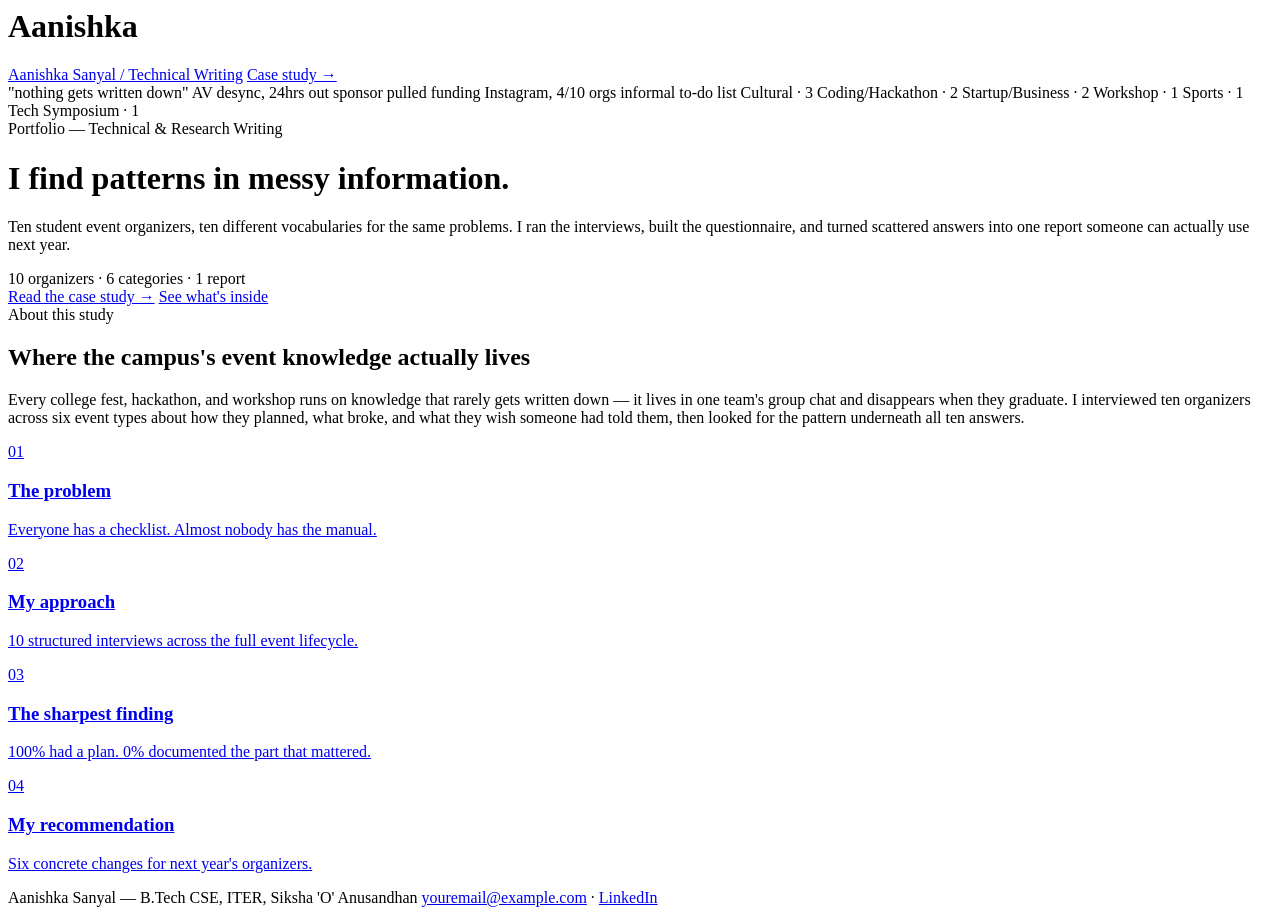
==== index.html @ 16bdf35e "index.html" ====
<h1>Aanishka</h1>
<!DOCTYPE html>
<html lang="en">
<head>
  <meta charset="UTF-8" />
  <meta name="viewport" content="width=device-width, initial-scale=1.0" />
  <title>Aanishka Sanyal — I find patterns in messy information</title>
  <meta name="description" content="Research documentation on how ten student event organizers plan, run, and lose institutional knowledge — and what a technical writer found underneath it." />
  <link rel="preconnect" href="https://fonts.googleapis.com" />
  <link rel="preconnect" href="https://fonts.gstatic.com" crossorigin />
  <link href="https://fonts.googleapis.com/css2?family=Spectral:wght@500;600;700&family=IBM+Plex+Sans:wght@400;500;600&family=IBM+Plex+Mono:wght@400;500&display=swap" rel="stylesheet" />
  <link rel="stylesheet" href="styles.css" />
</head>
<body>

  <nav class="site-nav">
    <div class="wrap">
      <a class="brand" href="index.html">Aanishka Sanyal <span>/ Technical Writing</span></a>
      <a class="nav-link" href="case-study.html">Case study →</a>
    </div>
  </nav>

  <header class="hero">
    <div class="wrap">
      <!-- Chaos-to-order: scattered fragments from the ten interviews
           settle into place, then the six real event categories arrive
           already organized. This is the claim, staged as motion. -->
      <div class="chip-field" aria-hidden="true">
        <span class="chip" style="--d:0.02s; --r:-4deg;">"nothing gets written down"</span>
        <span class="chip" style="--d:0.08s; --r:3deg;">AV desync, 24hrs out</span>
        <span class="chip" style="--d:0.14s; --r:-2deg;">sponsor pulled funding</span>
        <span class="chip" style="--d:0.20s; --r:2deg;">Instagram, 4/10 orgs</span>
        <span class="chip" style="--d:0.26s; --r:-3deg;">informal to-do list</span>
        <span class="chip" style="--d:0.34s;" data-cat>Cultural · 3</span>
        <span class="chip" style="--d:0.40s;" data-cat>Coding/Hackathon · 2</span>
        <span class="chip" style="--d:0.46s;" data-cat>Startup/Business · 2</span>
        <span class="chip" style="--d:0.52s;" data-cat>Workshop · 1</span>
        <span class="chip" style="--d:0.58s;" data-cat>Sports · 1</span>
        <span class="chip" style="--d:0.64s;" data-cat>Tech Symposium · 1</span>
      </div>

      <span class="eyebrow on-ink reveal">Portfolio — Technical &amp; Research Writing</span>
      <h1 class="reveal">I find patterns in messy information.</h1>
      <p class="lede reveal">
        Ten student event organizers, ten different vocabularies for the
        same problems. I ran the interviews, built the questionnaire, and
        turned scattered answers into one report someone can actually use
        next year.
      </p>
      <span class="proof-line reveal">10 organizers · 6 categories · 1 report</span>
      <div class="cta-row reveal">
        <a class="btn-stamp" href="case-study.html">Read the case study →</a>
        <a class="btn-ghost" href="#preview">See what's inside</a>
      </div>
    </div>
  </header>

  <section class="block" id="preview">
    <div class="wrap">
      <div class="block-head reveal">
        <span class="eyebrow">About this study</span>
        <h2>Where the campus's event knowledge actually lives</h2>
        <p>
          Every college fest, hackathon, and workshop runs on knowledge that
          rarely gets written down — it lives in one team's group chat and
          disappears when they graduate. I interviewed ten organizers across
          six event types about how they planned, what broke, and what they
          wish someone had told them, then looked for the pattern underneath
          all ten answers.
        </p>
      </div>

      <div class="case-grid reveal">
        <a class="case-card" href="case-study.html#problem">
          <span class="num">01</span>
          <h3>The problem</h3>
          <p>Everyone has a checklist. Almost nobody has the manual.</p>
        </a>
        <a class="case-card" href="case-study.html#approach">
          <span class="num">02</span>
          <h3>My approach</h3>
          <p>10 structured interviews across the full event lifecycle.</p>
        </a>
        <a class="case-card" href="case-study.html#finding">
          <span class="num">03</span>
          <h3>The sharpest finding</h3>
          <p>100% had a plan. 0% documented the part that mattered.</p>
        </a>
        <a class="case-card" href="case-study.html#recommendation">
          <span class="num">04</span>
          <h3>My recommendation</h3>
          <p>Six concrete changes for next year's organizers.</p>
        </a>
      </div>
    </div>
  </section>

  <footer class="site-footer">
    <div class="wrap">
      <span>Aanishka Sanyal — B.Tech CSE, ITER, Siksha 'O' Anusandhan</span>
      <span><a href="mailto:youremail@example.com">youremail@example.com</a> · <a href="https://linkedin.com/in/yourprofile" target="_blank" rel="noopener">LinkedIn</a></span>
    </div>
  </footer>

  <script src="script.js"></script>
</body>
</html>
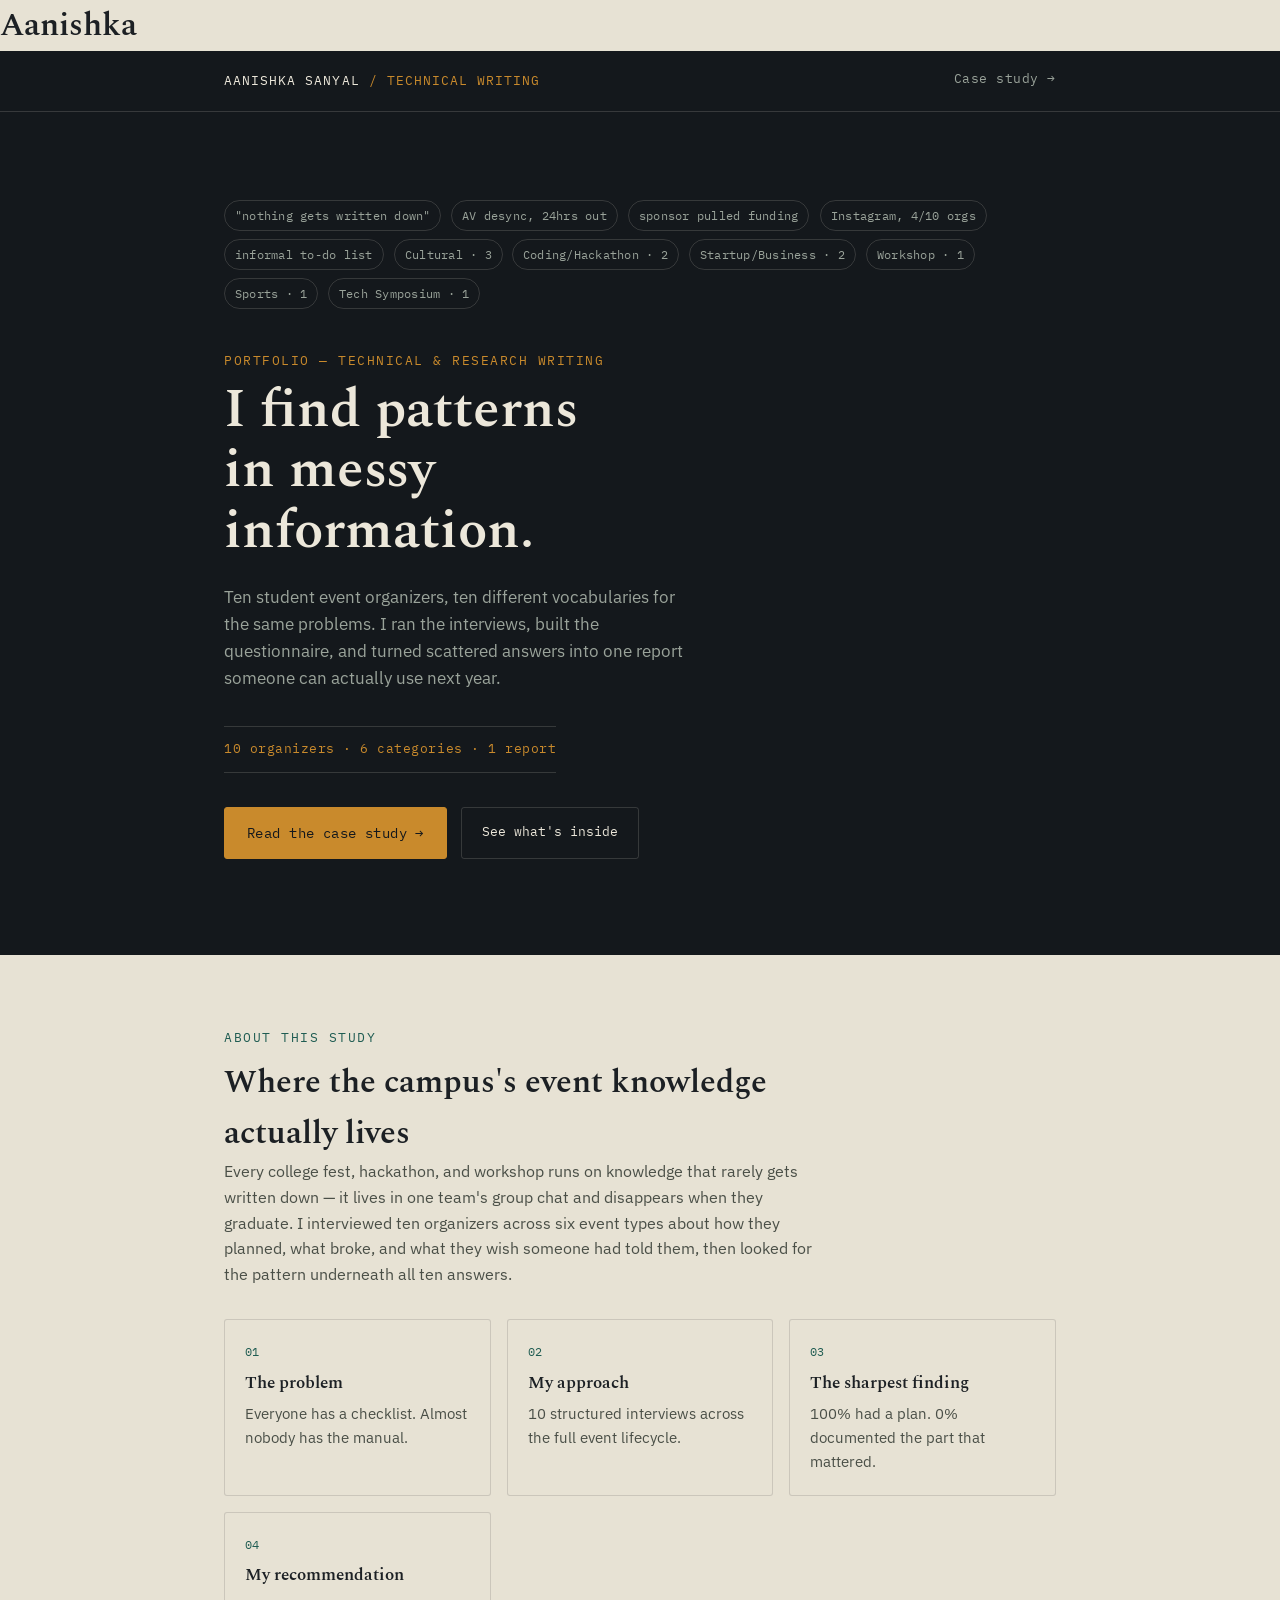
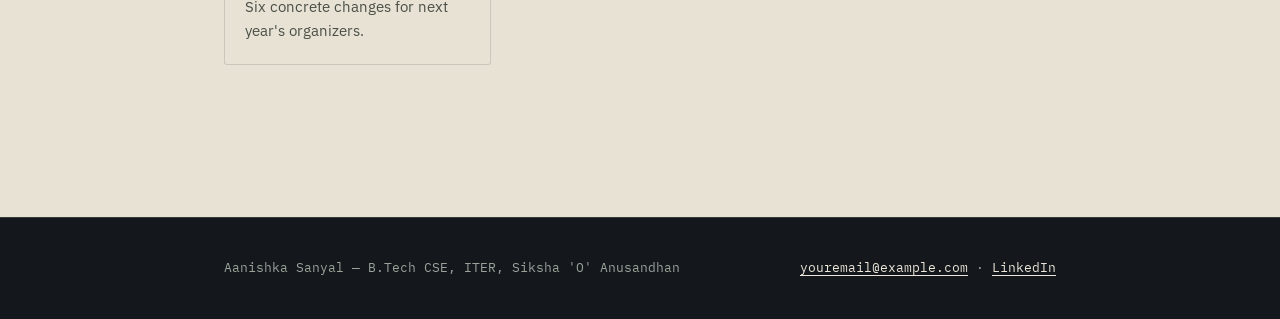
==== commit a8678461: "index.html" ====
--- a/index.html
+++ b/index.html
@@ -9,7 +9,7 @@
   <link rel="preconnect" href="https://fonts.googleapis.com" />
   <link rel="preconnect" href="https://fonts.gstatic.com" crossorigin />
   <link href="https://fonts.googleapis.com/css2?family=Spectral:wght@500;600;700&family=IBM+Plex+Sans:wght@400;500;600&family=IBM+Plex+Mono:wght@400;500&display=swap" rel="stylesheet" />
-  <link rel="stylesheet" href="styles.css" />
+  <link rel="stylesheet" href="style.css" />
 </head>
 <body>
 
--- a/style.css
+++ b/style.css
@@ -0,0 +1,397 @@
+:root {
+  --ink: #14181c;          /* dark shell background */
+  --ink-2: #1c2126;        /* slightly lighter dark surface */
+  --paper: #e7e2d4;        /* index-card / parchment surface */
+  --paper-2: #dcd6c5;      /* slightly deeper paper, for contrast blocks */
+  --teal: #1f5c52;         /* primary accent — ink stamp */
+  --amber: #c98a2c;        /* secondary accent — CTA / highlight numbers */
+  --flag: #a8433a;         /* reserved: undocumented / gap / issue data only */
+  --text: #1c2024;         /* body text on paper */
+  --text-soft: #4a4f47;    /* secondary text on paper */
+  --text-inv: #ece7da;     /* text on ink background */
+  --text-inv-soft: #9aa39a;/* secondary text on ink background */
+  --line: rgba(28, 32, 36, 0.14);
+  --line-inv: rgba(236, 231, 218, 0.16);
+  --radius: 3px;
+  --max-w: 880px;
+  --font-display: "Spectral", Georgia, serif;
+  --font-body: "IBM Plex Sans", -apple-system, sans-serif;
+  --font-mono: "IBM Plex Mono", "Courier New", monospace;
+}
+
+@media (prefers-color-scheme: light) {
+  :root { color-scheme: light; }
+}
+
+* { box-sizing: border-box; }
+html { scroll-behavior: smooth; }
+@media (prefers-reduced-motion: reduce) {
+  html { scroll-behavior: auto; }
+  * { animation-duration: 0.001ms !important; animation-iteration-count: 1 !important; transition-duration: 0.001ms !important; }
+}
+
+body {
+  margin: 0;
+  background: var(--paper);
+  color: var(--text);
+  font-family: var(--font-body);
+  font-size: 16px;
+  line-height: 1.6;
+  -webkit-font-smoothing: antialiased;
+}
+
+a { color: inherit; }
+
+.wrap {
+  max-width: var(--max-w);
+  margin: 0 auto;
+  padding: 0 24px;
+}
+
+/* ---------- nav ---------- */
+.site-nav {
+  background: var(--ink);
+  color: var(--text-inv);
+  padding: 18px 0;
+  position: sticky;
+  top: 0;
+  z-index: 50;
+  border-bottom: 1px solid var(--line-inv);
+}
+.site-nav .wrap {
+  display: flex;
+  align-items: center;
+  justify-content: space-between;
+  gap: 16px;
+}
+.site-nav .brand {
+  font-family: var(--font-mono);
+  font-size: 13px;
+  letter-spacing: 0.08em;
+  text-transform: uppercase;
+  text-decoration: none;
+  color: var(--text-inv);
+}
+.site-nav .brand span { color: var(--amber); }
+.site-nav .nav-link {
+  font-family: var(--font-mono);
+  font-size: 13px;
+  letter-spacing: 0.04em;
+  text-decoration: none;
+  color: var(--text-inv-soft);
+  border-bottom: 1px solid transparent;
+  padding-bottom: 2px;
+  transition: color 0.15s ease, border-color 0.15s ease;
+}
+.site-nav .nav-link:hover,
+.site-nav .nav-link:focus-visible { color: var(--amber); border-color: var(--amber); }
+
+/* ---------- footer ---------- */
+.site-footer {
+  background: var(--ink);
+  color: var(--text-inv-soft);
+  padding: 40px 0;
+  margin-top: 80px;
+  border-top: 1px solid var(--line-inv);
+}
+.site-footer .wrap {
+  display: flex;
+  flex-wrap: wrap;
+  gap: 12px 24px;
+  align-items: baseline;
+  justify-content: space-between;
+  font-family: var(--font-mono);
+  font-size: 13px;
+}
+.site-footer a { color: var(--text-inv); text-decoration: underline; text-underline-offset: 3px; }
+.site-footer a:hover { color: var(--amber); }
+
+/* ---------- typography ---------- */
+h1, h2, h3 { font-family: var(--font-display); font-weight: 600; margin: 0; }
+.eyebrow {
+  font-family: var(--font-mono);
+  font-size: 12.5px;
+  letter-spacing: 0.12em;
+  text-transform: uppercase;
+  color: var(--teal);
+  display: block;
+  margin-bottom: 10px;
+}
+.eyebrow.on-ink { color: var(--amber); }
+p { margin: 0 0 1em; color: var(--text-soft); }
+p:last-child { margin-bottom: 0; }
+
+/* ---------- hero (landing) ---------- */
+.hero {
+  background: var(--ink);
+  color: var(--text-inv);
+  padding: 88px 0 96px;
+  position: relative;
+  overflow: hidden;
+}
+
+/* chaos-to-order tag animation */
+.chip-field {
+  display: flex;
+  flex-wrap: wrap;
+  gap: 8px 10px;
+  margin-bottom: 40px;
+  min-height: 34px;
+}
+.chip {
+  font-family: var(--font-mono);
+  font-size: 12px;
+  letter-spacing: 0.02em;
+  padding: 5px 10px;
+  border: 1px solid var(--line-inv);
+  border-radius: 999px;
+  color: var(--text-inv-soft);
+  opacity: 0;
+  transform: translateY(6px) rotate(var(--r, 0deg));
+  animation: settle 0.5s ease forwards;
+  animation-delay: var(--d, 0s);
+}
+.chip.is-category {
+  color: var(--ink);
+  background: var(--amber);
+  border-color: var(--amber);
+  font-weight: 600;
+}
+@keyframes settle {
+  from { opacity: 0; transform: translateY(10px) rotate(var(--r, 0deg)); }
+  to   { opacity: 1; transform: translateY(0) rotate(0deg); }
+}
+
+.hero h1 {
+  font-size: clamp(2.1rem, 5vw, 3.4rem);
+  line-height: 1.12;
+  max-width: 14ch;
+  margin-bottom: 22px;
+}
+.hero .lede {
+  font-size: 1.05rem;
+  color: var(--text-inv-soft);
+  max-width: 46ch;
+  margin-bottom: 34px;
+}
+.proof-line {
+  font-family: var(--font-mono);
+  font-size: 13px;
+  letter-spacing: 0.04em;
+  color: var(--amber);
+  border-top: 1px solid var(--line-inv);
+  border-bottom: 1px solid var(--line-inv);
+  padding: 12px 0;
+  margin-bottom: 34px;
+  display: inline-block;
+}
+
+.btn-stamp {
+  display: inline-flex;
+  align-items: center;
+  gap: 10px;
+  font-family: var(--font-mono);
+  font-size: 14px;
+  letter-spacing: 0.03em;
+  text-decoration: none;
+  color: var(--ink);
+  background: var(--amber);
+  padding: 14px 22px;
+  border-radius: var(--radius);
+  border: 1px solid var(--amber);
+  transition: transform 0.15s ease, box-shadow 0.15s ease;
+}
+.btn-stamp:hover, .btn-stamp:focus-visible {
+  transform: translate(-2px, -2px);
+  box-shadow: 4px 4px 0 var(--teal);
+}
+.btn-ghost {
+  display: inline-flex;
+  align-items: center;
+  gap: 10px;
+  font-family: var(--font-mono);
+  font-size: 13px;
+  text-decoration: none;
+  color: var(--text-inv);
+  border: 1px solid var(--line-inv);
+  padding: 13px 20px;
+  border-radius: var(--radius);
+  transition: border-color 0.15s ease, color 0.15s ease;
+}
+.btn-ghost:hover, .btn-ghost:focus-visible { border-color: var(--amber); color: var(--amber); }
+.cta-row { display: flex; flex-wrap: wrap; gap: 14px; }
+
+/* ---------- section shells ---------- */
+section.block { padding: 72px 0; }
+section.block.on-paper-2 { background: var(--paper-2); }
+.block-head { max-width: 60ch; margin-bottom: 32px; }
+.block-head h2 { font-size: clamp(1.5rem, 3vw, 2rem); }
+
+/* preview cards on landing */
+.case-grid {
+  display: grid;
+  grid-template-columns: repeat(auto-fit, minmax(200px, 1fr));
+  gap: 16px;
+}
+.case-card {
+  background: var(--paper);
+  border: 1px solid var(--line);
+  border-radius: var(--radius);
+  padding: 22px 20px;
+  text-decoration: none;
+  color: var(--text);
+  display: block;
+  transition: border-color 0.15s ease, transform 0.15s ease;
+}
+.case-card:hover, .case-card:focus-visible {
+  border-color: var(--teal);
+  transform: translateY(-3px);
+}
+.case-card .num {
+  font-family: var(--font-mono);
+  font-size: 12px;
+  color: var(--teal);
+  display: block;
+  margin-bottom: 8px;
+}
+.case-card h3 { font-size: 1.05rem; margin-bottom: 6px; }
+.case-card p { font-size: 0.92rem; margin: 0; }
+
+/* ---------- case study page ---------- */
+.file-header {
+  background: var(--ink);
+  color: var(--text-inv);
+  padding: 60px 0 48px;
+}
+.file-tag {
+  font-family: var(--font-mono);
+  font-size: 12px;
+  letter-spacing: 0.14em;
+  text-transform: uppercase;
+  color: var(--amber);
+  border: 1px solid var(--amber);
+  display: inline-block;
+  padding: 4px 10px;
+  border-radius: 999px;
+  margin-bottom: 20px;
+}
+.file-header h1 {
+  color: var(--text-inv);
+  font-size: clamp(1.9rem, 4.4vw, 2.8rem);
+  max-width: 20ch;
+  margin-bottom: 18px;
+}
+.file-meta {
+  display: flex;
+  flex-wrap: wrap;
+  gap: 8px 24px;
+  font-family: var(--font-mono);
+  font-size: 12.5px;
+  color: var(--text-inv-soft);
+}
+.file-meta strong { color: var(--text-inv); }
+
+.case-section { padding: 64px 0; border-bottom: 1px solid var(--line); }
+.case-section:last-of-type { border-bottom: none; }
+.section-label {
+  display: flex;
+  align-items: baseline;
+  gap: 14px;
+  margin-bottom: 22px;
+}
+.section-label .idx {
+  font-family: var(--font-mono);
+  font-size: 13px;
+  color: var(--amber);
+  background: var(--ink);
+  padding: 3px 9px;
+  border-radius: var(--radius);
+}
+.section-label h2 { font-size: clamp(1.4rem, 3vw, 1.9rem); }
+.case-section .body-copy { max-width: 66ch; }
+.case-section .body-copy p { font-size: 1.02rem; }
+
+.callout {
+  background: var(--paper-2);
+  border-left: 3px solid var(--teal);
+  padding: 16px 20px;
+  margin: 22px 0;
+  font-family: var(--font-mono);
+  font-size: 13.5px;
+  color: var(--text);
+  max-width: 66ch;
+}
+.callout strong { color: var(--flag); }
+
+/* ---------- bar charts (built live from data, no library) ---------- */
+.chart {
+  margin: 30px 0 6px;
+  max-width: 66ch;
+}
+.chart .chart-title {
+  font-family: var(--font-mono);
+  font-size: 12px;
+  letter-spacing: 0.06em;
+  text-transform: uppercase;
+  color: var(--text-soft);
+  margin-bottom: 14px;
+}
+.bar-row {
+  display: grid;
+  grid-template-columns: 160px 1fr 46px;
+  align-items: center;
+  gap: 10px;
+  margin-bottom: 9px;
+  font-size: 13.5px;
+}
+.bar-row .bar-label { color: var(--text); font-family: var(--font-mono); font-size: 12.5px; }
+.bar-track {
+  background: rgba(28,32,36,0.08);
+  border-radius: 2px;
+  height: 14px;
+  overflow: hidden;
+}
+.bar-fill {
+  height: 100%;
+  width: 0%;
+  background: var(--teal);
+  border-radius: 2px;
+  transition: width 0.9s cubic-bezier(0.16, 1, 0.3, 1);
+}
+.bar-fill.flag { background: var(--flag); }
+.bar-fill.amber { background: var(--amber); }
+.bar-row .bar-value { font-family: var(--font-mono); font-size: 12.5px; color: var(--text-soft); text-align: right; }
+.chart-note { font-size: 12px; color: var(--text-soft); font-style: italic; margin-top: 6px; }
+
+/* ---------- recommendation list ---------- */
+.rec-list { display: flex; flex-direction: column; gap: 14px; max-width: 66ch; }
+.rec-item {
+  display: grid;
+  grid-template-columns: 30px 1fr;
+  gap: 14px;
+  padding: 16px 0;
+  border-top: 1px solid var(--line);
+}
+.rec-item:first-child { border-top: none; }
+.rec-item .rn { font-family: var(--font-mono); color: var(--teal); font-size: 13px; }
+.rec-item h3 { font-size: 1rem; margin-bottom: 4px; }
+.rec-item p { font-size: 0.94rem; margin: 0; }
+
+/* ---------- contact / end block ---------- */
+.contact-block {
+  background: var(--ink);
+  color: var(--text-inv);
+  padding: 64px 0;
+  text-align: left;
+}
+.contact-block h2 { color: var(--text-inv); font-size: clamp(1.4rem, 3vw, 1.9rem); margin-bottom: 14px; }
+.contact-block p { color: var(--text-inv-soft); max-width: 50ch; margin-bottom: 24px; }
+
+/* reveal-on-scroll */
+.reveal { opacity: 0; transform: translateY(14px); transition: opacity 0.6s ease, transform 0.6s ease; }
+.reveal.in-view { opacity: 1; transform: translateY(0); }
+
+@media (max-width: 640px) {
+  .bar-row { grid-template-columns: 108px 1fr 40px; }
+  .site-nav .brand { font-size: 12px; }
+}
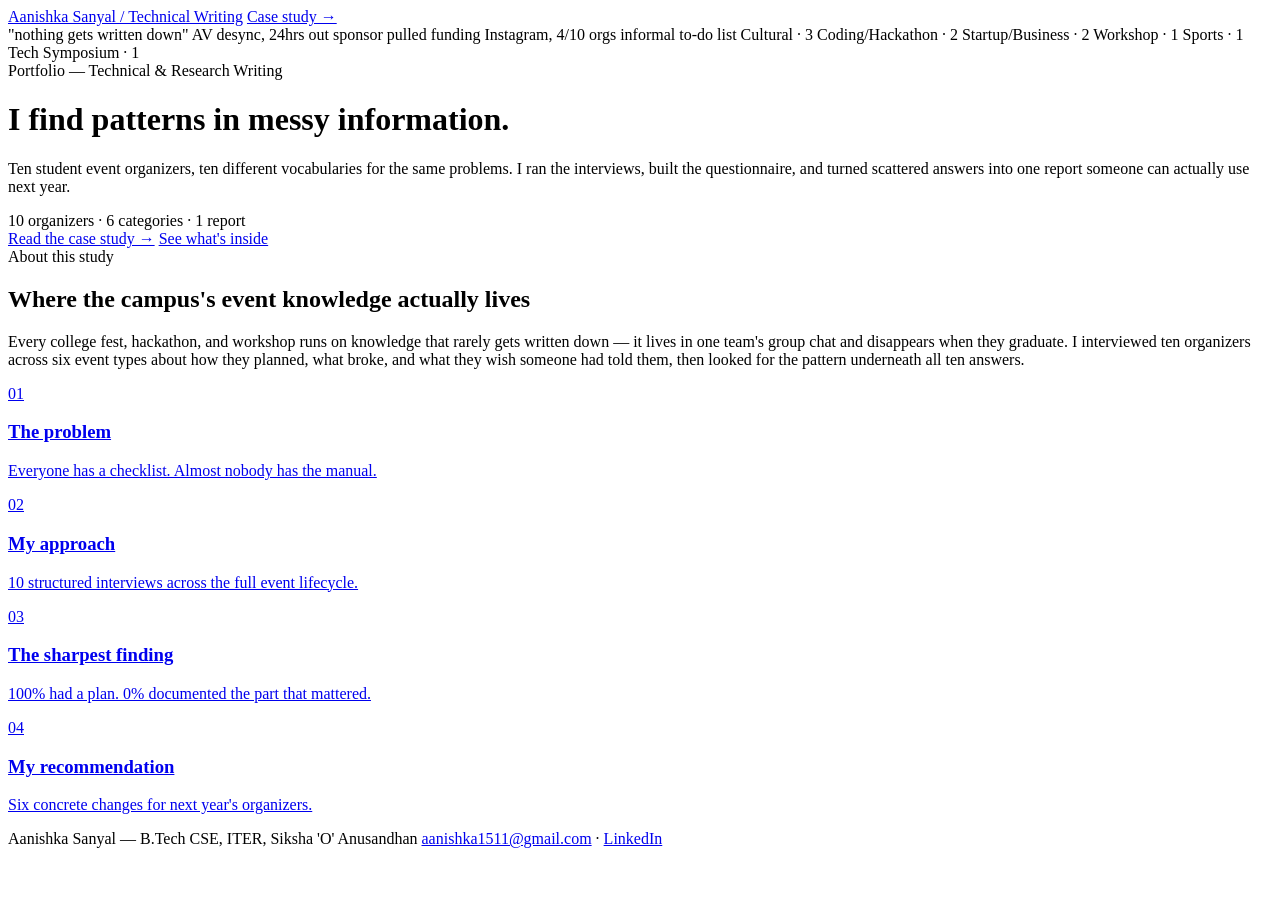
==== commit c83e7c78: "index.html" ====
--- a/index.html
+++ b/index.html
@@ -1,4 +1,3 @@
-<h1>Aanishka</h1>
 <!DOCTYPE html>
 <html lang="en">
 <head>
@@ -9,7 +8,7 @@
   <link rel="preconnect" href="https://fonts.googleapis.com" />
   <link rel="preconnect" href="https://fonts.gstatic.com" crossorigin />
   <link href="https://fonts.googleapis.com/css2?family=Spectral:wght@500;600;700&family=IBM+Plex+Sans:wght@400;500;600&family=IBM+Plex+Mono:wght@400;500&display=swap" rel="stylesheet" />
-  <link rel="stylesheet" href="style.css" />
+  <link rel="stylesheet" href="styles.css" />
 </head>
 <body>
 
@@ -98,7 +97,7 @@
   <footer class="site-footer">
     <div class="wrap">
       <span>Aanishka Sanyal — B.Tech CSE, ITER, Siksha 'O' Anusandhan</span>
-      <span><a href="mailto:youremail@example.com">youremail@example.com</a> · <a href="https://linkedin.com/in/yourprofile" target="_blank" rel="noopener">LinkedIn</a></span>
+      <span><a href="mailto:aanishka1511@gmail.com">aanishka1511@gmail.com</a> · <a href="https://www.linkedin.com/in/aanishka-sanyal-32819b375" target="_blank" rel="noopener">LinkedIn</a></span>
     </div>
   </footer>
 
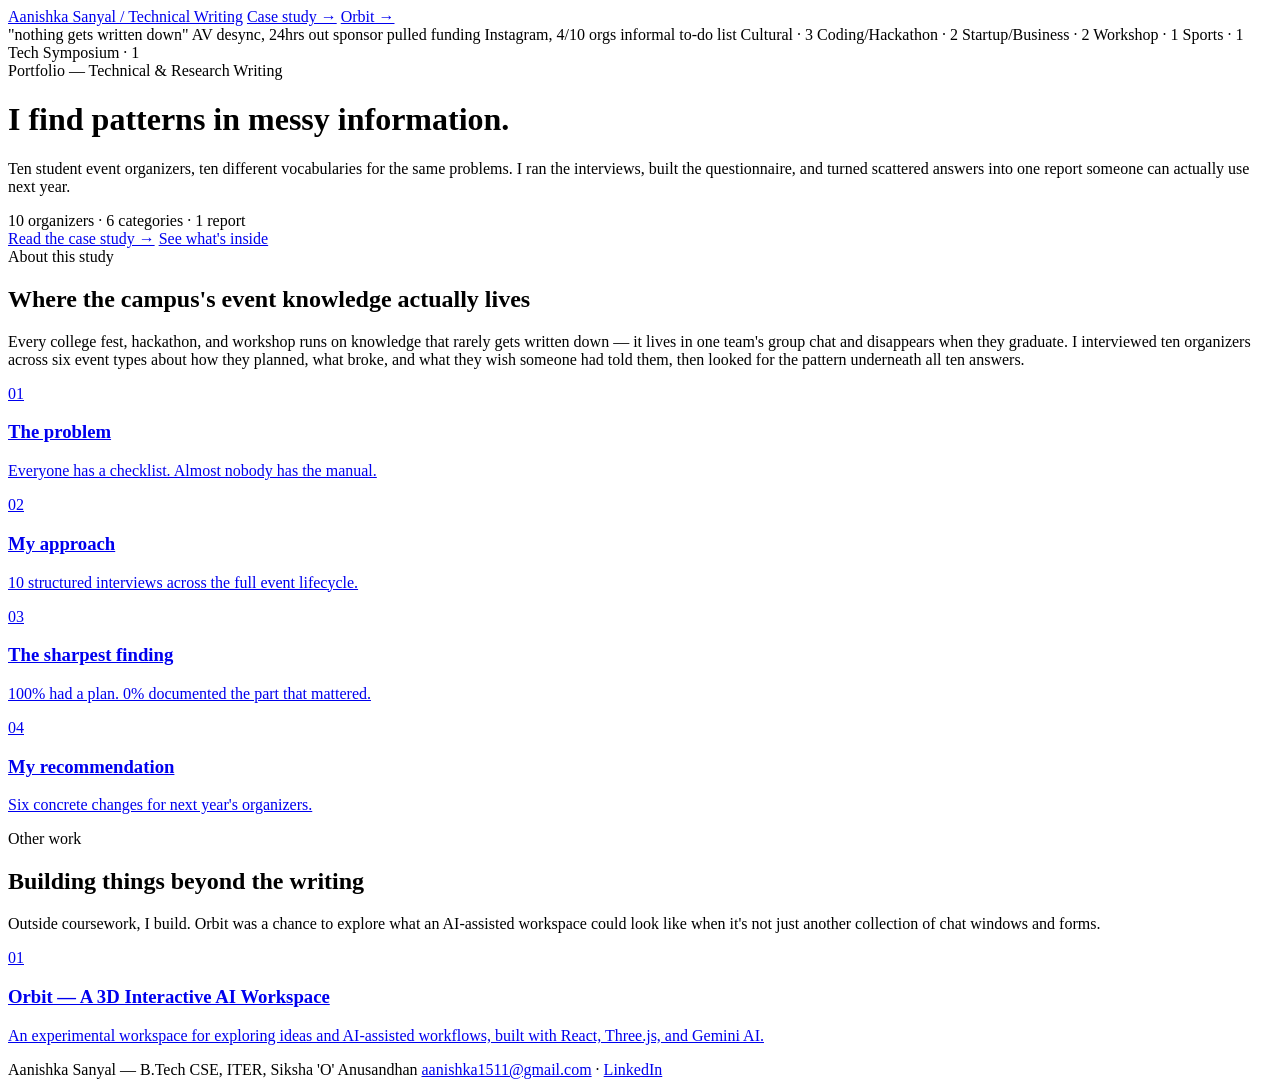
==== commit e801b699: "index.html" ====
--- a/index.html
+++ b/index.html
@@ -16,6 +16,7 @@
     <div class="wrap">
       <a class="brand" href="index.html">Aanishka Sanyal <span>/ Technical Writing</span></a>
       <a class="nav-link" href="case-study.html">Case study →</a>
+      <a class="nav-link" href="orbit-case-study.html">Orbit →</a>
     </div>
   </nav>
 
@@ -94,6 +95,28 @@
     </div>
   </section>
 
+  <section class="block on-paper-2" id="projects">
+    <div class="wrap">
+      <div class="block-head reveal">
+        <span class="eyebrow">Other work</span>
+        <h2>Building things beyond the writing</h2>
+        <p>
+          Outside coursework, I build. Orbit was a chance to explore what an
+          AI-assisted workspace could look like when it's not just another
+          collection of chat windows and forms.
+        </p>
+      </div>
+
+      <div class="case-grid reveal">
+        <a class="case-card" href="orbit-case-study.html">
+          <span class="num">01</span>
+          <h3>Orbit — A 3D Interactive AI Workspace</h3>
+          <p>An experimental workspace for exploring ideas and AI-assisted workflows, built with React, Three.js, and Gemini AI.</p>
+        </a>
+      </div>
+    </div>
+  </section>
+
   <footer class="site-footer">
     <div class="wrap">
       <span>Aanishka Sanyal — B.Tech CSE, ITER, Siksha 'O' Anusandhan</span>
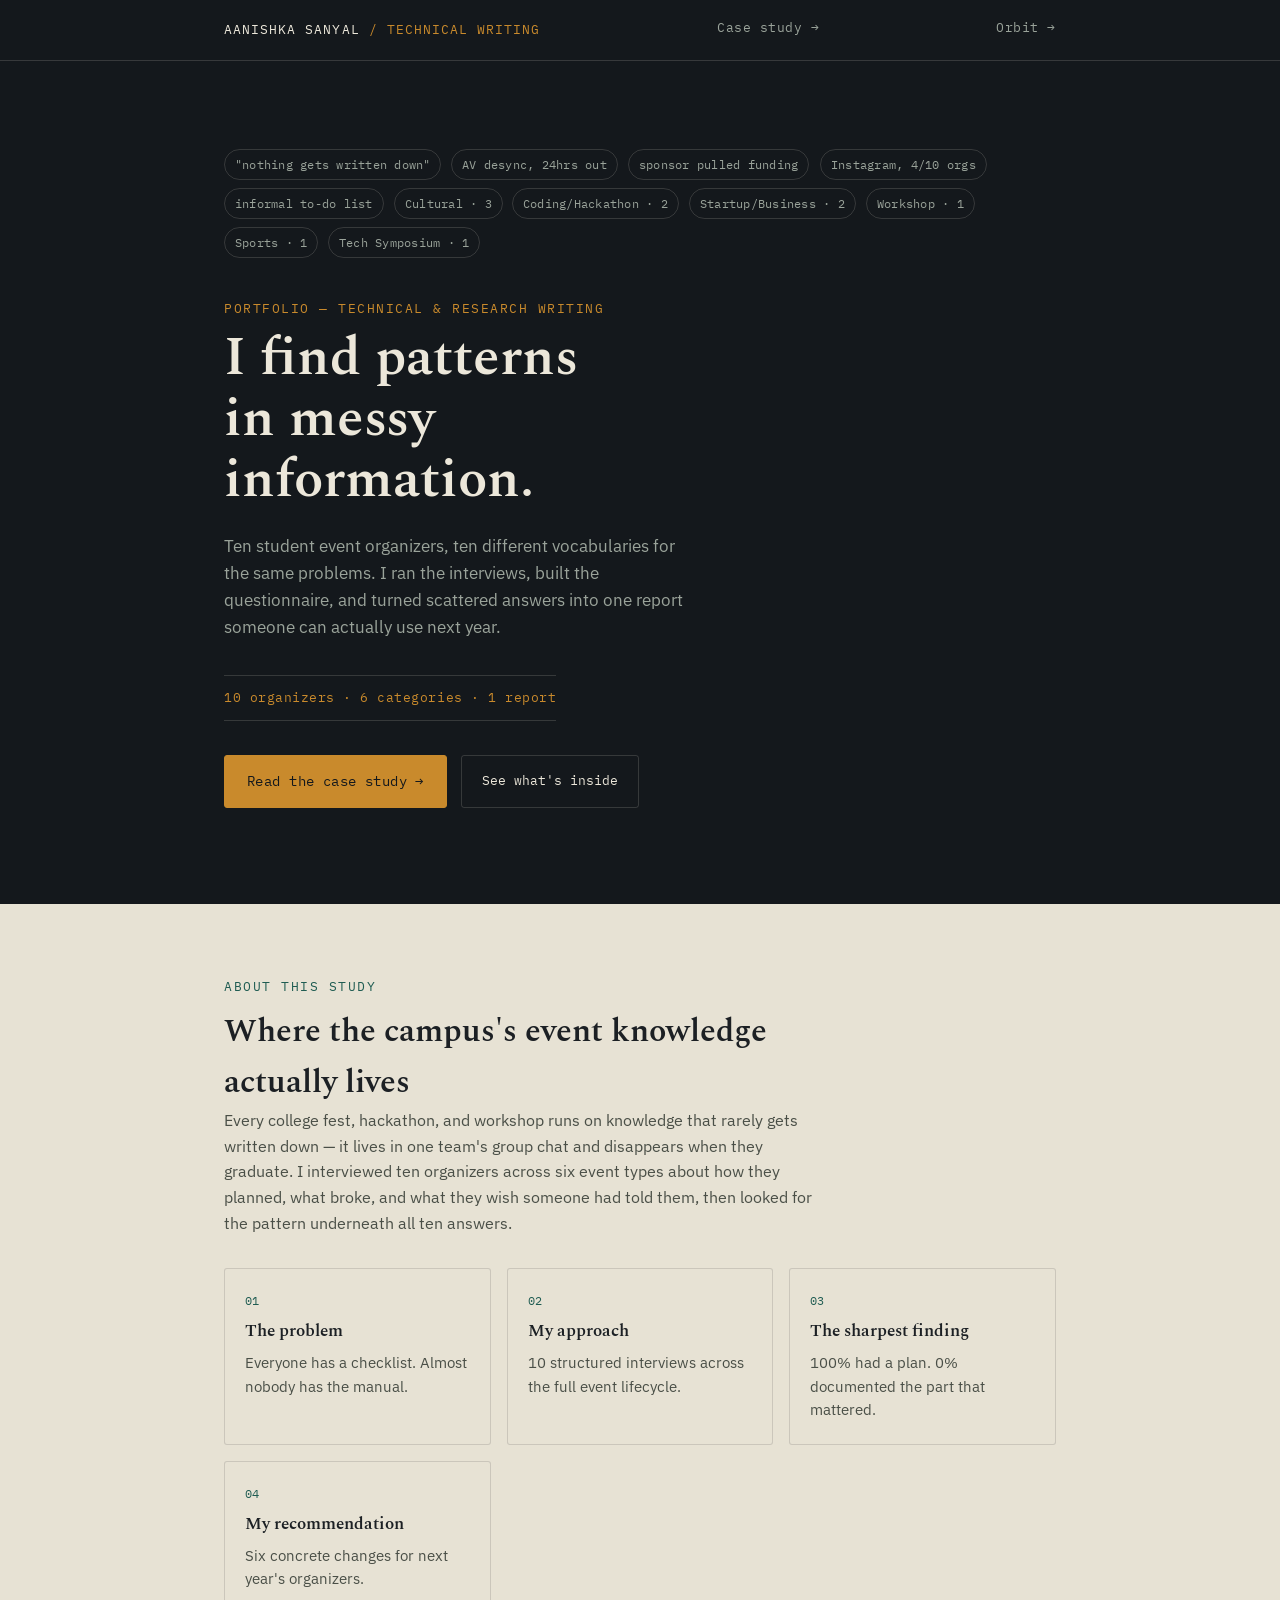
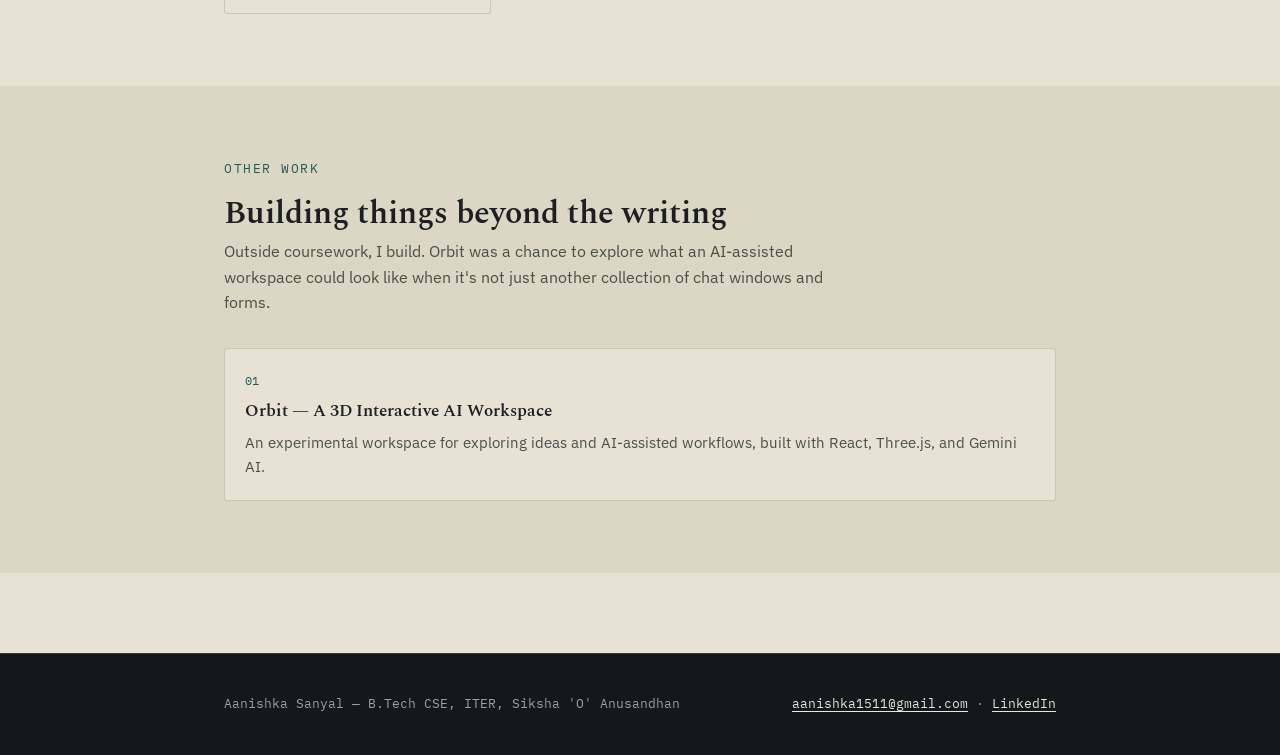
==== commit 0201e4f4: "index.html" ====
--- a/index.html
+++ b/index.html
@@ -8,7 +8,7 @@
   <link rel="preconnect" href="https://fonts.googleapis.com" />
   <link rel="preconnect" href="https://fonts.gstatic.com" crossorigin />
   <link href="https://fonts.googleapis.com/css2?family=Spectral:wght@500;600;700&family=IBM+Plex+Sans:wght@400;500;600&family=IBM+Plex+Mono:wght@400;500&display=swap" rel="stylesheet" />
-  <link rel="stylesheet" href="styles.css" />
+  <link rel="stylesheet" href=styles.css />
 </head>
 <body>
 
